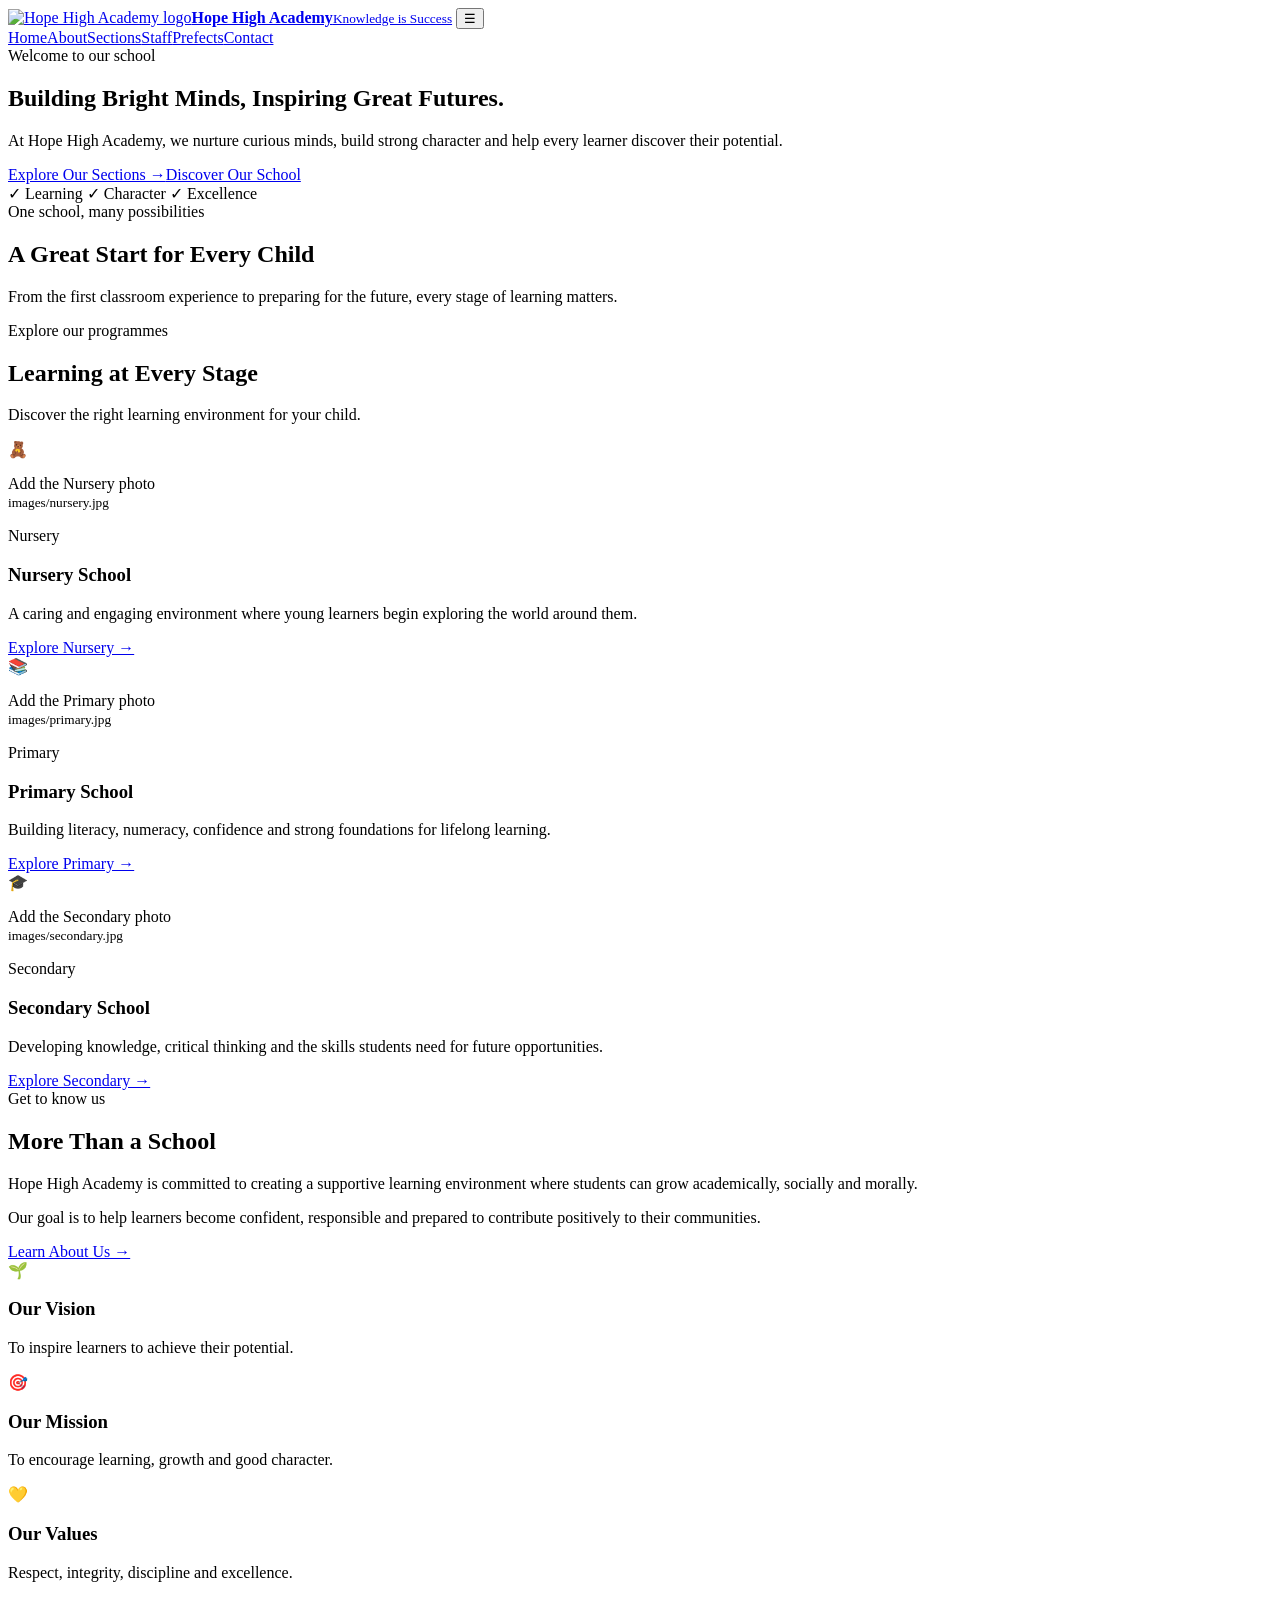
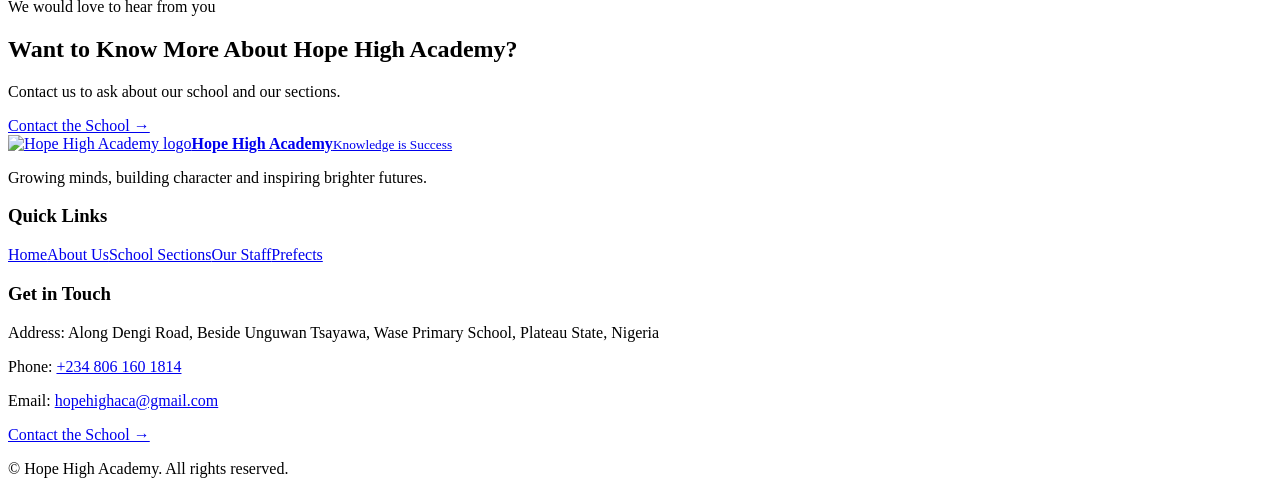
==== index.html @ 04675aae "Add files via upload" ====
<!DOCTYPE html>
<html lang="en">
<head>
  <meta charset="UTF-8">
  <meta name="viewport" content="width=device-width, initial-scale=1.0">
  <meta name="description" content="Welcome to Hope High Academy. Explore our Nursery, Primary and Secondary education programmes.">
  <title>Hope High Academy | Knowledge is Success</title>
  <link rel="stylesheet" href="css/style.css">
  <script src="js/script.js" defer></script>
</head>
<body>
<header class="header">
  <div class="container navbar">
    <a href="index.html" class="brand"><img class="brand-logo" src="images/logo.png" alt="Hope High Academy logo"><span><strong>Hope High Academy</strong><small>Knowledge is Success</small></span></a>
    <button class="menu-toggle" id="menu-toggle" aria-label="Open navigation menu" aria-expanded="false" aria-controls="nav-menu">☰</button>
    <nav class="nav-menu" id="nav-menu">
      <a class="active" aria-current="page" href="index.html">Home</a><a href="about.html">About</a><a href="sections.html">Sections</a><a href="staff.html">Staff</a><a href="prefects.html">Prefects</a><a href="contact.html">Contact</a>
    </nav>
  </div>
</header>
<main>
  <section class="hero">
    <div class="container hero-content"><div class="hero-text">
      <span class="eyebrow">Welcome to our school</span>
      <h1>Building Bright Minds, <span>Inspiring Great Futures.</span></h1>
      <p>At Hope High Academy, we nurture curious minds, build strong character and help every learner discover their potential.</p>
      <div class="hero-buttons"><a href="sections.html" class="btn btn-primary">Explore Our Sections →</a><a href="about.html" class="btn btn-outline">Discover Our School</a></div>
      <div class="hero-note"><span>✓</span> Learning <span>✓</span> Character <span>✓</span> Excellence</div>
    </div></div>
  </section>
  <section class="welcome-strip"><div class="container welcome-inner"><div><span class="section-label">One school, many possibilities</span><h2>A Great Start for Every Child</h2></div><p>From the first classroom experience to preparing for the future, every stage of learning matters.</p></div></section>
  <section class="section"><div class="container">
    <div class="section-heading"><span class="section-label">Explore our programmes</span><h2>Learning at Every Stage</h2><p>Discover the right learning environment for your child.</p></div>
    <div class="programme-grid">
      <article class="programme-card nursery"><div class="programme-photo"><img src="images/nursery.jpg" alt="Nursery pupils at Hope High Academy" loading="lazy" onerror="this.style.display='none'; this.nextElementSibling.style.display='grid';"><div class="photo-fallback nursery-bg" style="display:none"><span>🧸</span><p>Add the Nursery photo<br><small>images/nursery.jpg</small></p></div><span class="photo-tag">Nursery</span></div><h3>Nursery School</h3><p>A caring and engaging environment where young learners begin exploring the world around them.</p><a href="sections.html#nursery">Explore Nursery →</a></article>
      <article class="programme-card primary"><div class="programme-photo"><img src="images/primary.jpg" alt="Primary pupils at Hope High Academy" loading="lazy" onerror="this.style.display='none'; this.nextElementSibling.style.display='grid';"><div class="photo-fallback primary-bg" style="display:none"><span>📚</span><p>Add the Primary photo<br><small>images/primary.jpg</small></p></div><span class="photo-tag">Primary</span></div><h3>Primary School</h3><p>Building literacy, numeracy, confidence and strong foundations for lifelong learning.</p><a href="sections.html#primary">Explore Primary →</a></article>
      <article class="programme-card secondary"><div class="programme-photo"><img src="images/secondary.jpg" alt="Secondary pupils at Hope High Academy" loading="lazy" onerror="this.style.display='none'; this.nextElementSibling.style.display='grid';"><div class="photo-fallback secondary-bg" style="display:none"><span>🎓</span><p>Add the Secondary photo<br><small>images/secondary.jpg</small></p></div><span class="photo-tag">Secondary</span></div><h3>Secondary School</h3><p>Developing knowledge, critical thinking and the skills students need for future opportunities.</p><a href="sections.html#secondary">Explore Secondary →</a></article>
    </div>
  </div></section>
  <section class="about-preview"><div class="container about-grid"><div class="about-text"><span class="section-label">Get to know us</span><h2>More Than a School</h2><p>Hope High Academy is committed to creating a supportive learning environment where students can grow academically, socially and morally.</p><p>Our goal is to help learners become confident, responsible and prepared to contribute positively to their communities.</p><a href="about.html" class="btn btn-blue">Learn About Us →</a></div>
    <div class="values-panel"><div class="value-item"><span class="value-icon green">🌱</span><div><h3>Our Vision</h3><p>To inspire learners to achieve their potential.</p></div></div><div class="value-item"><span class="value-icon orange">🎯</span><div><h3>Our Mission</h3><p>To encourage learning, growth and good character.</p></div></div><div class="value-item"><span class="value-icon purple">💛</span><div><h3>Our Values</h3><p>Respect, integrity, discipline and excellence.</p></div></div></div>
  </div></section>
  <section class="contact-banner"><div class="container contact-inner"><div><span class="section-label">We would love to hear from you</span><h2>Want to Know More About Hope High Academy?</h2><p>Contact us to ask about our school and our sections.</p></div><a href="contact.html" class="btn btn-light">Contact the School →</a></div></section>
</main>
<footer class="footer"><div class="container footer-grid">
  <div class="footer-brand"><a href="index.html" class="brand footer-logo"><img class="brand-logo" src="images/logo.png" alt="Hope High Academy logo"><span><strong>Hope High Academy</strong><small>Knowledge is Success</small></span></a><p>Growing minds, building character and inspiring brighter futures.</p></div>
  <div><h3>Quick Links</h3><a href="index.html">Home</a><a href="about.html">About Us</a><a href="sections.html">School Sections</a><a href="staff.html">Our Staff</a><a href="prefects.html">Prefects</a></div>
  <div><h3>Get in Touch</h3><p>Address: Along Dengi Road, Beside Unguwan Tsayawa, Wase Primary School, Plateau State, Nigeria</p><p>Phone: <a href="tel:+2348061601814">+234 806 160 1814</a></p><p>Email: <a href="mailto:hopehighaca@gmail.com">hopehighaca@gmail.com</a></p><a href="contact.html">Contact the School →</a></div>
</div><div class="footer-bottom"><div class="container"><p>© <span id="current-year"></span> Hope High Academy. All rights reserved.</p></div></div></footer>
</body></html>
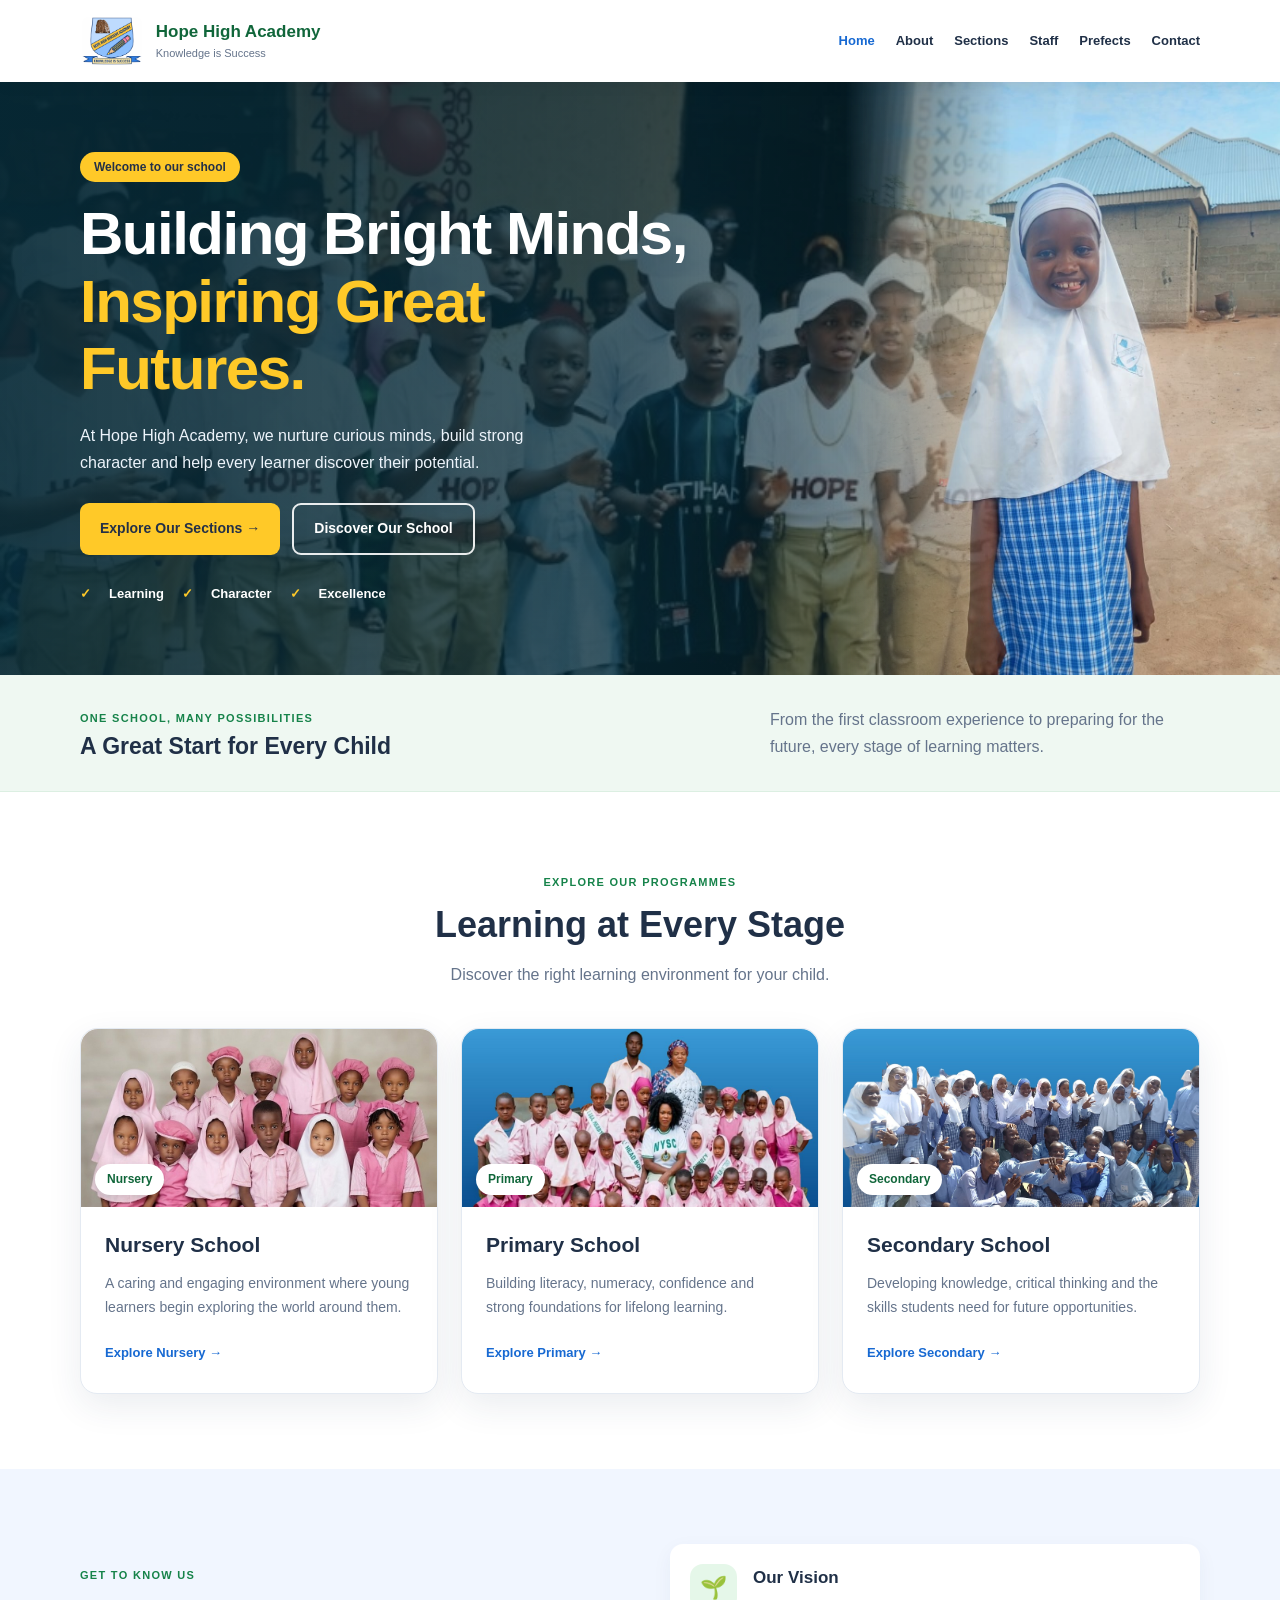
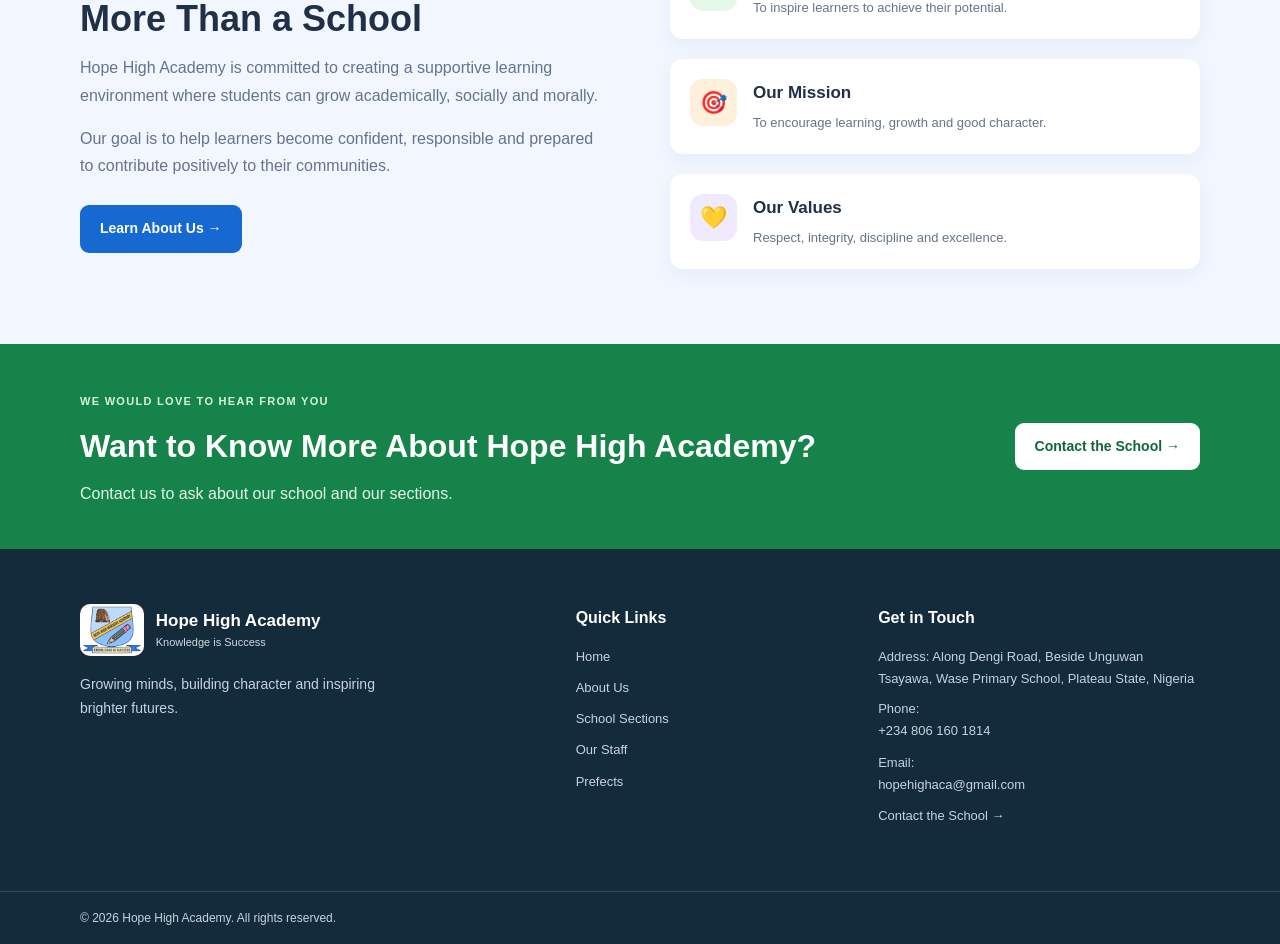
==== commit 19ceb3df: "Add files via upload" ====
--- a/index.html
+++ b/index.html
@@ -5,13 +5,13 @@
   <meta name="viewport" content="width=device-width, initial-scale=1.0">
   <meta name="description" content="Welcome to Hope High Academy. Explore our Nursery, Primary and Secondary education programmes.">
   <title>Hope High Academy | Knowledge is Success</title>
-  <link rel="stylesheet" href="css/style.css">
-  <script src="js/script.js" defer></script>
+  <link rel="stylesheet" href="style.css">
+  <script src="script.js" defer></script>
 </head>
 <body>
 <header class="header">
   <div class="container navbar">
-    <a href="index.html" class="brand"><img class="brand-logo" src="images/logo.png" alt="Hope High Academy logo"><span><strong>Hope High Academy</strong><small>Knowledge is Success</small></span></a>
+    <a href="index.html" class="brand"><img class="brand-logo" src="logo.png" alt="Hope High Academy logo"><span><strong>Hope High Academy</strong><small>Knowledge is Success</small></span></a>
     <button class="menu-toggle" id="menu-toggle" aria-label="Open navigation menu" aria-expanded="false" aria-controls="nav-menu">☰</button>
     <nav class="nav-menu" id="nav-menu">
       <a class="active" aria-current="page" href="index.html">Home</a><a href="about.html">About</a><a href="sections.html">Sections</a><a href="staff.html">Staff</a><a href="prefects.html">Prefects</a><a href="contact.html">Contact</a>
@@ -32,9 +32,9 @@
   <section class="section"><div class="container">
     <div class="section-heading"><span class="section-label">Explore our programmes</span><h2>Learning at Every Stage</h2><p>Discover the right learning environment for your child.</p></div>
     <div class="programme-grid">
-      <article class="programme-card nursery"><div class="programme-photo"><img src="images/nursery.jpg" alt="Nursery pupils at Hope High Academy" loading="lazy" onerror="this.style.display='none'; this.nextElementSibling.style.display='grid';"><div class="photo-fallback nursery-bg" style="display:none"><span>🧸</span><p>Add the Nursery photo<br><small>images/nursery.jpg</small></p></div><span class="photo-tag">Nursery</span></div><h3>Nursery School</h3><p>A caring and engaging environment where young learners begin exploring the world around them.</p><a href="sections.html#nursery">Explore Nursery →</a></article>
-      <article class="programme-card primary"><div class="programme-photo"><img src="images/primary.jpg" alt="Primary pupils at Hope High Academy" loading="lazy" onerror="this.style.display='none'; this.nextElementSibling.style.display='grid';"><div class="photo-fallback primary-bg" style="display:none"><span>📚</span><p>Add the Primary photo<br><small>images/primary.jpg</small></p></div><span class="photo-tag">Primary</span></div><h3>Primary School</h3><p>Building literacy, numeracy, confidence and strong foundations for lifelong learning.</p><a href="sections.html#primary">Explore Primary →</a></article>
-      <article class="programme-card secondary"><div class="programme-photo"><img src="images/secondary.jpg" alt="Secondary pupils at Hope High Academy" loading="lazy" onerror="this.style.display='none'; this.nextElementSibling.style.display='grid';"><div class="photo-fallback secondary-bg" style="display:none"><span>🎓</span><p>Add the Secondary photo<br><small>images/secondary.jpg</small></p></div><span class="photo-tag">Secondary</span></div><h3>Secondary School</h3><p>Developing knowledge, critical thinking and the skills students need for future opportunities.</p><a href="sections.html#secondary">Explore Secondary →</a></article>
+      <article class="programme-card nursery"><div class="programme-photo"><img src="nursery.jpg" alt="Nursery pupils at Hope High Academy" loading="lazy" onerror="this.style.display='none'; this.nextElementSibling.style.display='grid';"><div class="photo-fallback nursery-bg" style="display:none"><span>🧸</span><p>Add the Nursery photo<br><small>nursery.jpg</small></p></div><span class="photo-tag">Nursery</span></div><h3>Nursery School</h3><p>A caring and engaging environment where young learners begin exploring the world around them.</p><a href="sections.html#nursery">Explore Nursery →</a></article>
+      <article class="programme-card primary"><div class="programme-photo"><img src="primary.jpg" alt="Primary pupils at Hope High Academy" loading="lazy" onerror="this.style.display='none'; this.nextElementSibling.style.display='grid';"><div class="photo-fallback primary-bg" style="display:none"><span>📚</span><p>Add the Primary photo<br><small>primary.jpg</small></p></div><span class="photo-tag">Primary</span></div><h3>Primary School</h3><p>Building literacy, numeracy, confidence and strong foundations for lifelong learning.</p><a href="sections.html#primary">Explore Primary →</a></article>
+      <article class="programme-card secondary"><div class="programme-photo"><img src="secondary.jpg" alt="Secondary pupils at Hope High Academy" loading="lazy" onerror="this.style.display='none'; this.nextElementSibling.style.display='grid';"><div class="photo-fallback secondary-bg" style="display:none"><span>🎓</span><p>Add the Secondary photo<br><small>secondary.jpg</small></p></div><span class="photo-tag">Secondary</span></div><h3>Secondary School</h3><p>Developing knowledge, critical thinking and the skills students need for future opportunities.</p><a href="sections.html#secondary">Explore Secondary →</a></article>
     </div>
   </div></section>
   <section class="about-preview"><div class="container about-grid"><div class="about-text"><span class="section-label">Get to know us</span><h2>More Than a School</h2><p>Hope High Academy is committed to creating a supportive learning environment where students can grow academically, socially and morally.</p><p>Our goal is to help learners become confident, responsible and prepared to contribute positively to their communities.</p><a href="about.html" class="btn btn-blue">Learn About Us →</a></div>
@@ -43,7 +43,7 @@
   <section class="contact-banner"><div class="container contact-inner"><div><span class="section-label">We would love to hear from you</span><h2>Want to Know More About Hope High Academy?</h2><p>Contact us to ask about our school and our sections.</p></div><a href="contact.html" class="btn btn-light">Contact the School →</a></div></section>
 </main>
 <footer class="footer"><div class="container footer-grid">
-  <div class="footer-brand"><a href="index.html" class="brand footer-logo"><img class="brand-logo" src="images/logo.png" alt="Hope High Academy logo"><span><strong>Hope High Academy</strong><small>Knowledge is Success</small></span></a><p>Growing minds, building character and inspiring brighter futures.</p></div>
+  <div class="footer-brand"><a href="index.html" class="brand footer-logo"><img class="brand-logo" src="logo.png" alt="Hope High Academy logo"><span><strong>Hope High Academy</strong><small>Knowledge is Success</small></span></a><p>Growing minds, building character and inspiring brighter futures.</p></div>
   <div><h3>Quick Links</h3><a href="index.html">Home</a><a href="about.html">About Us</a><a href="sections.html">School Sections</a><a href="staff.html">Our Staff</a><a href="prefects.html">Prefects</a></div>
   <div><h3>Get in Touch</h3><p>Address: Along Dengi Road, Beside Unguwan Tsayawa, Wase Primary School, Plateau State, Nigeria</p><p>Phone: <a href="tel:+2348061601814">+234 806 160 1814</a></p><p>Email: <a href="mailto:hopehighaca@gmail.com">hopehighaca@gmail.com</a></p><a href="contact.html">Contact the School →</a></div>
 </div><div class="footer-bottom"><div class="container"><p>© <span id="current-year"></span> Hope High Academy. All rights reserved.</p></div></div></footer>
--- a/style.css
+++ b/style.css
@@ -0,0 +1,32 @@
+/* Shared styles: Hope High Academy */
+:root{--green:#16834a;--green-dark:#10663a;--blue:#1769d2;--yellow:#ffc928;--coral:#ff786e;--purple:#8056d9;--text:#203047;--muted:#65748b;--light:#f5f9ff;--white:#fff;--border:#e4eaf2;--shadow:0 12px 35px rgba(31,55,90,.09)}
+*{box-sizing:border-box;margin:0;padding:0}html{scroll-behavior:smooth;scroll-padding-top:100px}body{font-family:Arial,Helvetica,sans-serif;color:var(--text);line-height:1.7;background:#fff}a{color:inherit;text-decoration:none}p{color:var(--muted)}img{max-width:100%}.container{width:min(1120px,92%);margin-inline:auto}
+.header{background:#fff;position:sticky;top:0;z-index:100;box-shadow:0 3px 15px rgba(0,0,0,.05)}.navbar{min-height:82px;display:flex;align-items:center;justify-content:space-between;gap:25px}.brand{display:flex;align-items:center;gap:12px;min-width:0}.brand-icon{width:48px;height:48px;display:grid;place-items:center;border-radius:15px;background:var(--green);color:#fff;font-size:25px;font-weight:800;border:3px solid var(--yellow);flex-shrink:0}.brand strong{display:block;color:var(--green-dark);font-size:17px;line-height:1.4}.brand small{display:block;font-size:11px;color:var(--muted)}.nav-menu{display:flex;align-items:center;gap:21px}.nav-menu a{font-size:13px;font-weight:700;transition:color .2s}.nav-menu a:hover,.nav-menu a.active{color:var(--blue)}.nav-menu .nav-cta{background:var(--green);color:#fff;padding:10px 17px;border-radius:25px}.nav-menu .nav-cta:hover{background:var(--green-dark);color:#fff}.menu-toggle{display:none;border:0;background:var(--light);color:var(--green-dark);padding:8px 12px;border-radius:8px;font-size:24px;cursor:pointer}
+.btn{display:inline-flex;align-items:center;justify-content:center;padding:12px 20px;border:0;border-radius:9px;font-size:14px;font-weight:700;cursor:pointer;transition:transform .2s,background .2s}.btn:hover{transform:translateY(-2px)}.btn-primary{background:var(--yellow);color:#243047}.btn-primary:hover{background:#ffb900}.btn-outline{color:#fff;border:2px solid rgba(255,255,255,.9)}.btn-blue{background:var(--blue);color:#fff}.btn-light{background:#fff;color:var(--green-dark)}
+.hero{min-height:510px;display:flex;align-items:center;overflow:hidden;background:linear-gradient(90deg,rgba(7,42,55,.92),rgba(7,42,55,.76) 48%,rgba(7,42,55,.16)),url("hero.jpg") center 50%/cover no-repeat;background-color:#0b3a4a}.hero-content{padding-block:70px}.hero-text{max-width:620px}.eyebrow{display:inline-block;background:var(--yellow);color:#243047;padding:5px 14px;border-radius:20px;font-size:12px;font-weight:800;margin-bottom:18px}.hero h1{color:#fff;font-size:clamp(36px,5vw,60px);line-height:1.12;margin-bottom:20px;letter-spacing:-1.5px}.hero h1 span{display:block;color:var(--yellow)}.hero-text>p{color:#edf4fb;max-width:510px;font-size:16px;margin-bottom:27px}.hero-buttons{display:flex;flex-wrap:wrap;gap:12px}.hero-note{color:#fff;display:flex;flex-wrap:wrap;gap:18px;margin-top:28px;font-size:13px;font-weight:700}.hero-note span{color:var(--yellow)}
+.welcome-strip{background:#eff8f2;border-bottom:1px solid #dcefe2}.welcome-inner{display:flex;justify-content:space-between;align-items:center;gap:30px;padding-block:28px}.welcome-inner h2{font-size:23px;line-height:1.4}.welcome-inner p{max-width:430px}.section{padding-block:75px}.section-heading{text-align:center;max-width:650px;margin:0 auto 40px}.section-label{color:var(--green);text-transform:uppercase;letter-spacing:1.3px;font-size:11px;font-weight:800}.section-heading h2,.about-text h2{font-size:clamp(27px,4vw,36px);line-height:1.3;margin-block:8px 12px}.section-heading p{max-width:540px;margin-inline:auto}
+.programme-grid{display:grid;grid-template-columns:repeat(3,minmax(0,1fr));gap:23px}.programme-card{padding:28px 24px;border:1px solid var(--border);border-radius:17px;box-shadow:var(--shadow);background:#fff;transition:transform .25s,box-shadow .25s}.programme-card:hover{transform:translateY(-6px);box-shadow:0 18px 38px rgba(31,55,90,.13)}.programme-icon{width:62px;height:62px;display:grid;place-items:center;border-radius:18px;font-size:30px;margin-bottom:19px}.nursery .programme-icon{background:#fff0ed}.primary .programme-icon{background:#e9f2ff}.secondary .programme-icon{background:#fff5d9}.programme-card h3{font-size:21px;margin-bottom:10px}.programme-card p{font-size:14px;margin-bottom:18px}.programme-card a{font-size:13px;color:var(--blue);font-weight:800}
+.about-preview{padding-block:75px;background:#f1f6ff}.about-grid{display:grid;grid-template-columns:1fr 1fr;align-items:center;gap:60px}.about-text>p{margin-bottom:16px}.about-text .btn{margin-top:10px}.values-panel{display:grid;gap:20px}.value-item{display:flex;align-items:flex-start;gap:16px;background:#fff;padding:20px;border-radius:13px;box-shadow:0 6px 20px rgba(31,55,90,.05)}.value-icon{min-width:47px;height:47px;display:grid;place-items:center;border-radius:13px;font-size:22px}.value-icon.green{background:#e5f7e9}.value-icon.orange{background:#fff0dc}.value-icon.purple{background:#f0eaff}.value-item h3{font-size:17px;margin-bottom:4px}.value-item p{font-size:13px}
+.contact-banner{background:var(--green);padding-block:42px}.contact-inner{display:flex;align-items:center;justify-content:space-between;gap:25px}.contact-banner .section-label{color:#d6f5df}.contact-banner h2{color:#fff;font-size:clamp(24px,4vw,32px);margin-block:6px}.contact-banner p{color:#e3f7e9}
+.footer{background:#142b3c;color:#fff}.footer-grid{padding-block:55px;display:grid;grid-template-columns:1.4fr .8fr 1fr;gap:45px}.footer-logo strong{color:#fff}.footer-logo small{color:#cfdae4}.footer-brand>p{color:#c6d3df;font-size:14px;margin-top:17px;max-width:300px}.footer h3{font-size:16px;margin-bottom:15px}.footer-grid>div:not(:first-child) a{display:block;color:#c6d3df;font-size:13px;margin-bottom:9px}.footer-grid>div:not(:first-child) a:hover{color:var(--yellow)}.footer-grid>div:not(:first-child) p{color:#c6d3df;font-size:13px;margin-bottom:8px;overflow-wrap:anywhere}.footer-bottom{border-top:1px solid #34495a;padding-block:16px}.footer-bottom p{color:#c6d3df;font-size:12px}
+@media(max-width:900px){.menu-toggle{display:block}.navbar{flex-wrap:wrap;padding-block:14px}.nav-menu{display:none;width:100%;flex-direction:column;align-items:stretch;gap:0;padding-bottom:10px}.nav-menu.open{display:flex}.nav-menu a{padding:11px 8px}.nav-menu .nav-cta{text-align:center;margin-top:6px}.programme-grid{grid-template-columns:repeat(2,minmax(0,1fr))}.about-grid{grid-template-columns:1fr;gap:35px}.footer-grid{grid-template-columns:repeat(2,minmax(0,1fr))}}
+@media(max-width:560px){.brand strong{font-size:14px}.brand small{font-size:10px}.brand-icon{width:42px;height:42px}.hero{min-height:470px;background-image:linear-gradient(rgba(7,42,55,.86),rgba(7,42,55,.72)),url("hero.jpg");background-position:58% center}.hero-content{padding-block:55px}.hero h1{letter-spacing:-.8px}.hero-text>p{font-size:14px}.hero-buttons{align-items:stretch;flex-direction:column}.hero-buttons .btn{width:100%}.hero-note{gap:9px;font-size:11px}.welcome-inner{align-items:flex-start;flex-direction:column;gap:8px}.section,.about-preview{padding-block:50px}.programme-grid{grid-template-columns:1fr}.contact-inner{align-items:flex-start;flex-direction:column}.footer-grid{grid-template-columns:1fr;gap:28px;padding-block:40px}}
+
+/* School logo in the menu bar and footer */
+.brand-logo{height:52px;width:auto;background:#fff;border-radius:10px;padding:2px;flex-shrink:0;display:block}
+@media(max-width:560px){.brand-logo{height:44px}}
+
+/* Photo on top of each section card on the home page */
+.programme-photo{position:relative;aspect-ratio:2/1;margin:-28px -24px 20px;border-radius:17px 17px 0 0;overflow:hidden;background:#eef3fb}
+.programme-photo>img{display:block;width:100%;height:100%;object-fit:cover}
+.programme-photo .photo-fallback{position:absolute;inset:0;place-items:center;align-content:center;text-align:center;gap:6px;color:var(--text)}
+.programme-photo .photo-fallback span{font-size:48px;display:block}.programme-photo .photo-fallback p{font-size:13px;font-weight:700;line-height:1.4}.programme-photo .photo-fallback small{font-weight:400;color:var(--muted)}
+.photo-fallback.nursery-bg{background:#fff0ed}.photo-fallback.primary-bg{background:#e9f2ff}.photo-fallback.secondary-bg{background:#fff5d9}
+.programme-photo .photo-tag{position:absolute;left:14px;bottom:12px;background:#fff;color:var(--green-dark);font-size:12px;font-weight:800;padding:5px 12px;border-radius:20px;box-shadow:0 4px 12px rgba(0,0,0,.15)}
+
+/* Home hero: second background photo (the pupil) on the right side, desktop and tablet only.
+   To change it, replace hero-portrait.jpg */
+.hero{position:relative}
+.hero-content{position:relative;z-index:1}
+.hero::after{content:"";position:absolute;top:0;right:0;bottom:0;width:34%;background:url("hero-portrait.jpg") center 22%/cover no-repeat;-webkit-mask-image:linear-gradient(90deg,transparent,#000 38%);mask-image:linear-gradient(90deg,transparent,#000 38%);opacity:.95;pointer-events:none}
+@media(max-width:860px){.hero::after{display:none}}
